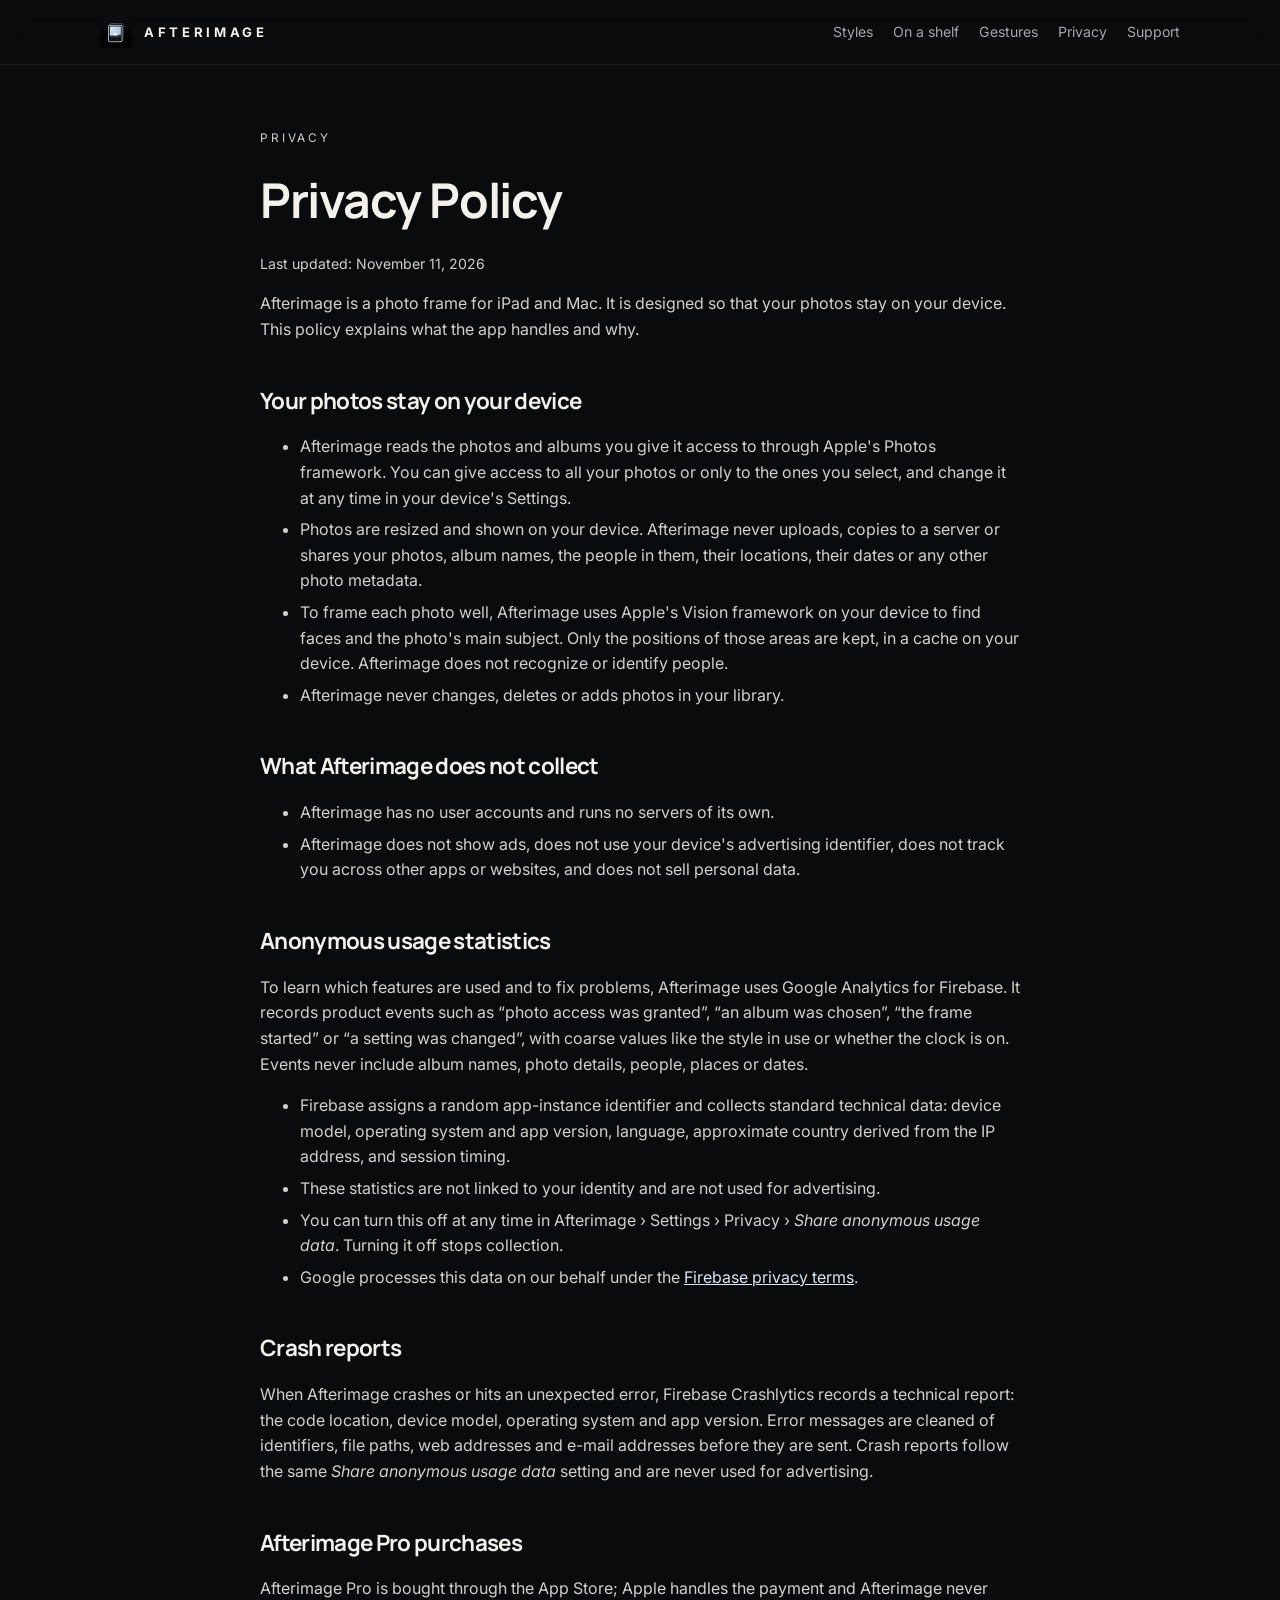
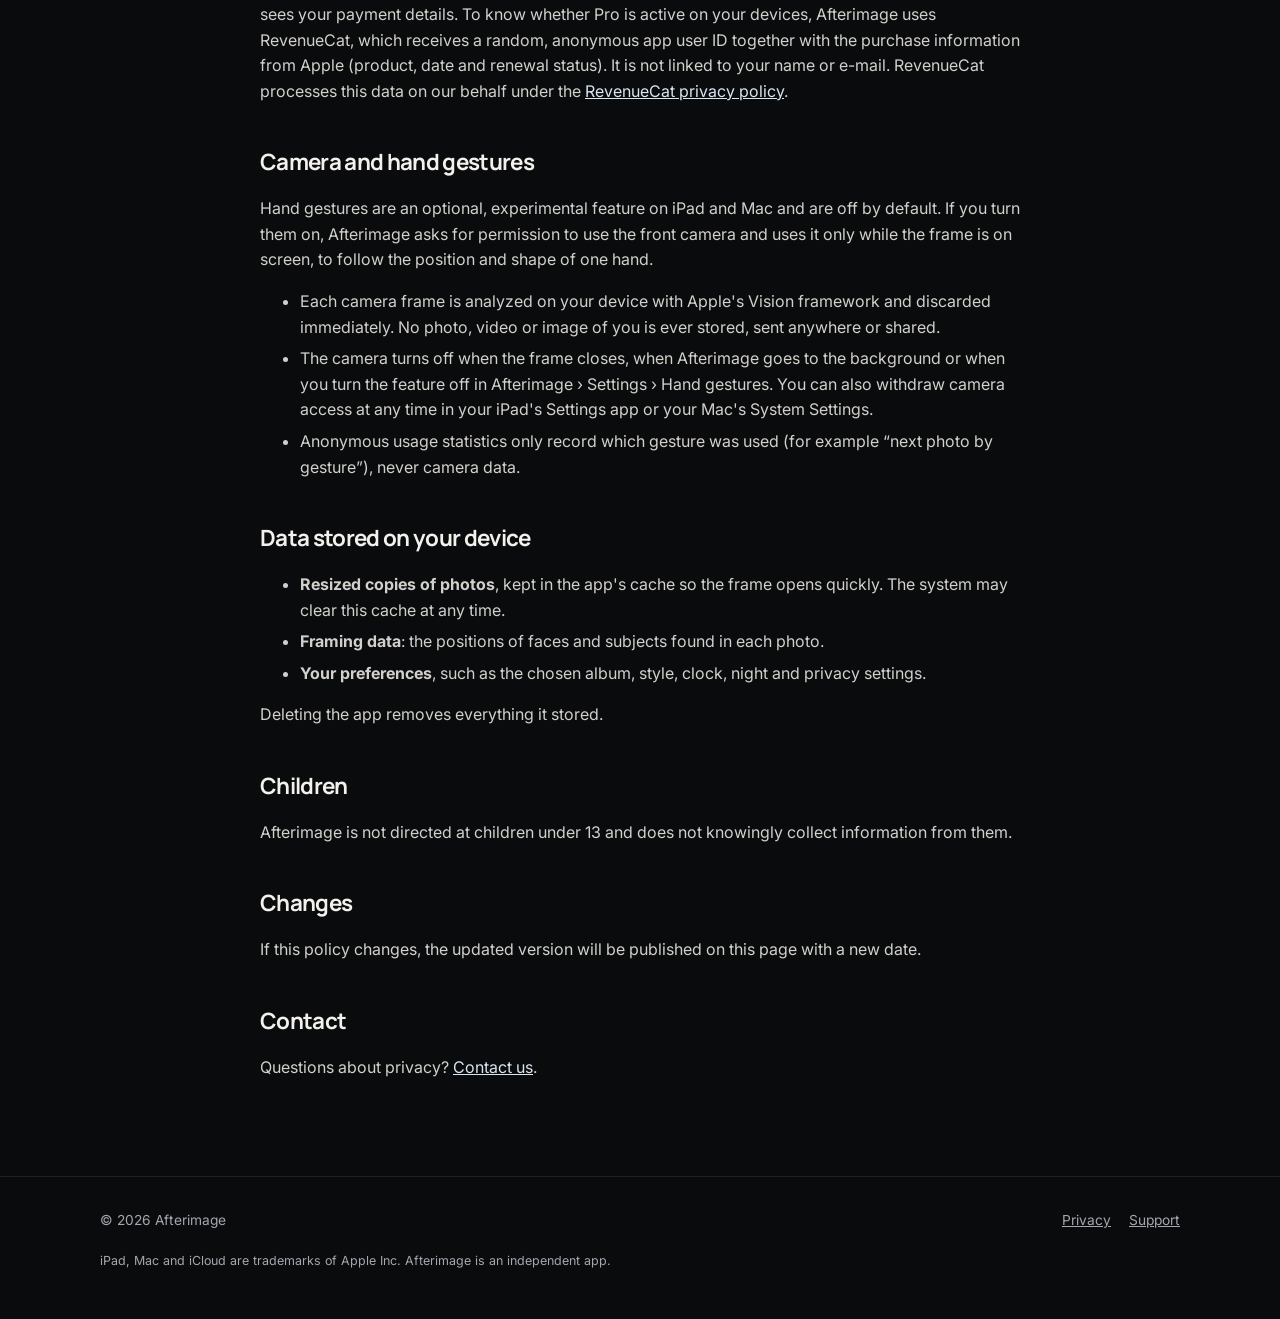
==== privacy.html @ 96af8f73 "Afterimage website: landing, privacy policy and support Co-Authored-By: Claude Opus 5.5 <noreply@ant" ====
<!doctype html>
<html lang="en">
  <head>
    <meta charset="utf-8" />
    <meta name="viewport" content="width=device-width, initial-scale=1" />
    <title>Privacy Policy — Afterimage</title>
    <meta name="description" content="How Afterimage handles your data: photos stay on your device, no accounts, no advertising tracking, optional anonymous usage statistics." />
    <meta property="og:title" content="Afterimage — Your photos, on display" />
    <meta property="og:description" content="An ambient photo frame for iPad and Mac. Your photos stay on your device." />
    <meta property="og:image" content="assets/app-icon.png" />
    <link rel="icon" href="assets/favicon.png" />
    <link rel="apple-touch-icon" href="assets/app-icon.png" />
    <link rel="preconnect" href="https://fonts.googleapis.com" />
    <link rel="preconnect" href="https://fonts.gstatic.com" crossorigin />
    <link href="https://fonts.googleapis.com/css2?family=Inter:wght@400;500;600&family=Manrope:wght@600;700;800&display=swap" rel="stylesheet" />
    <link rel="stylesheet" href="assets/styles.css?v=1" />
  </head>
  <body>
    <header class="site-header">
      <div class="wrap">
        <a class="brand" href="./"><img src="assets/app-icon.png" alt="" /><span>AFTERIMAGE</span></a>
        <nav class="site-nav" aria-label="Main">
          <a href="./#styles">Styles</a>
          <a href="./#frame">On a shelf</a>
          <a href="./#gestures">Gestures</a>
          <a href="privacy.html">Privacy</a>
          <a href="support.html">Support</a>
        </nav>
      </div>
    </header>

    <main class="doc">
      <div class="wrap">
        <p class="eyebrow">Privacy</p>
        <h1>Privacy Policy</h1>
        <p class="updated">Last updated: November 11, 2026</p>
        <p>
          Afterimage is a photo frame for iPad and Mac. It is designed so that your photos stay on your device. This policy
          explains what the app handles and why.
        </p>

        <h2>Your photos stay on your device</h2>
        <ul>
          <li>Afterimage reads the photos and albums you give it access to through Apple's Photos framework. You can give access to all your photos or only to the ones you select, and change it at any time in your device's Settings.</li>
          <li>Photos are resized and shown on your device. Afterimage never uploads, copies to a server or shares your photos, album names, the people in them, their locations, their dates or any other photo metadata.</li>
          <li>To frame each photo well, Afterimage uses Apple's Vision framework on your device to find faces and the photo's main subject. Only the positions of those areas are kept, in a cache on your device. Afterimage does not recognize or identify people.</li>
          <li>Afterimage never changes, deletes or adds photos in your library.</li>
        </ul>

        <h2>What Afterimage does not collect</h2>
        <ul>
          <li>Afterimage has no user accounts and runs no servers of its own.</li>
          <li>Afterimage does not show ads, does not use your device's advertising identifier, does not track you across other apps or websites, and does not sell personal data.</li>
        </ul>

        <h2 id="analytics">Anonymous usage statistics</h2>
        <p>
          To learn which features are used and to fix problems, Afterimage uses Google Analytics for Firebase. It records
          product events such as “photo access was granted”, “an album was chosen”, “the frame started” or “a setting was
          changed”, with coarse values like the style in use or whether the clock is on. Events never include album names,
          photo details, people, places or dates.
        </p>
        <ul>
          <li>Firebase assigns a random app-instance identifier and collects standard technical data: device model, operating system and app version, language, approximate country derived from the IP address, and session timing.</li>
          <li>These statistics are not linked to your identity and are not used for advertising.</li>
          <li>You can turn this off at any time in Afterimage › Settings › Privacy › <em>Share anonymous usage data</em>. Turning it off stops collection.</li>
          <li>Google processes this data on our behalf under the <a href="https://firebase.google.com/support/privacy">Firebase privacy terms</a>.</li>
        </ul>

        <h2 id="crashes">Crash reports</h2>
        <p>
          When Afterimage crashes or hits an unexpected error, Firebase Crashlytics records a technical report: the code
          location, device model, operating system and app version. Error messages are cleaned of identifiers, file paths,
          web addresses and e-mail addresses before they are sent. Crash reports follow the same <em>Share anonymous usage
          data</em> setting and are never used for advertising.
        </p>

        <h2 id="pro">Afterimage Pro purchases</h2>
        <p>
          Afterimage Pro is bought through the App Store; Apple handles the payment and Afterimage never sees your payment
          details. To know whether Pro is active on your devices, Afterimage uses RevenueCat, which receives a random,
          anonymous app user ID together with the purchase information from Apple (product, date and renewal status). It is
          not linked to your name or e-mail. RevenueCat processes this data on our behalf under the
          <a href="https://www.revenuecat.com/privacy/">RevenueCat privacy policy</a>.
        </p>

        <h2 id="gestures">Camera and hand gestures</h2>
        <p>
          Hand gestures are an optional, experimental feature on iPad and Mac and are off by default. If you turn them on,
          Afterimage asks for permission to use the front camera and uses it only while the frame is on screen, to follow the
          position and shape of one hand.
        </p>
        <ul>
          <li>Each camera frame is analyzed on your device with Apple's Vision framework and discarded immediately. No photo, video or image of you is ever stored, sent anywhere or shared.</li>
          <li>The camera turns off when the frame closes, when Afterimage goes to the background or when you turn the feature off in Afterimage › Settings › Hand gestures. You can also withdraw camera access at any time in your iPad's Settings app or your Mac's System Settings.</li>
          <li>Anonymous usage statistics only record which gesture was used (for example “next photo by gesture”), never camera data.</li>
        </ul>

        <h2>Data stored on your device</h2>
        <ul>
          <li><strong>Resized copies of photos</strong>, kept in the app's cache so the frame opens quickly. The system may clear this cache at any time.</li>
          <li><strong>Framing data</strong>: the positions of faces and subjects found in each photo.</li>
          <li><strong>Your preferences</strong>, such as the chosen album, style, clock, night and privacy settings.</li>
        </ul>
        <p>Deleting the app removes everything it stored.</p>

        <h2>Children</h2>
        <p>Afterimage is not directed at children under 13 and does not knowingly collect information from them.</p>

        <h2>Changes</h2>
        <p>If this policy changes, the updated version will be published on this page with a new date.</p>

        <h2>Contact</h2>
        <p>Questions about privacy? <a href="support.html">Contact us</a>.</p>
      </div>
    </main>

    <footer class="site-footer">
      <div class="wrap">
        <span>© 2026 Afterimage</span>
        <nav aria-label="Footer">
          <a href="privacy.html">Privacy</a>
          <a href="support.html">Support</a>
        </nav>
        <p class="legal-note">iPad, Mac and iCloud are trademarks of Apple Inc. Afterimage is an independent app.</p>
      </div>
    </footer>
  </body>
</html>
---- assets/styles.css ----
:root {
  --bg: #0a0b0d;
  --surface: #131519;
  --text: #f3f1ec;
  --muted: #a3a7ae;
  --accent: #b9cde4;
  --accent-strong: #d9e6f4;
  --line: rgb(243 241 236 / 9%);
  --line-strong: rgb(243 241 236 / 18%);
  --radius: 18px;
  --font-heading: 'Manrope', 'Inter', system-ui, sans-serif;
  --font-body: 'Inter', system-ui, -apple-system, 'Segoe UI', sans-serif;
  color-scheme: dark;
}
* { box-sizing: border-box; }
html { scroll-behavior: smooth; }
body {
  margin: 0;
  background: var(--bg);
  color: var(--text);
  font-family: var(--font-body);
  line-height: 1.6;
  -webkit-font-smoothing: antialiased;
}
a { color: var(--accent-strong); }
img { max-width: 100%; display: block; }
.wrap { width: min(1080px, calc(100% - 32px)); margin: 0 auto; }

.site-header {
  position: sticky; top: 0; z-index: 10;
  background: rgb(10 11 13 / 82%);
  backdrop-filter: blur(14px);
  border-bottom: 1px solid var(--line);
}
.site-header .wrap { display: flex; align-items: center; justify-content: space-between; gap: 16px; min-height: 64px; }
.brand { display: inline-flex; align-items: center; gap: 12px; color: var(--text); text-decoration: none; }
.brand img { width: 32px; height: 32px; border-radius: 8px; }
.brand span { font-weight: 700; letter-spacing: 0.28em; font-size: 0.82rem; }
.site-nav { display: flex; flex-wrap: wrap; gap: 6px 20px; }
.site-nav a { color: var(--muted); text-decoration: none; font-size: 0.88rem; }
.site-nav a:hover { color: var(--text); }

h1, h2, h3 { font-family: var(--font-heading); letter-spacing: -0.03em; margin: 0; }
.eyebrow { margin: 0 0 14px; color: var(--accent); font-size: 0.74rem; letter-spacing: 0.24em; text-transform: uppercase; }
.lead { margin: 22px 0 0; max-width: 36rem; color: var(--muted); font-size: 1.08rem; }

.hero { position: relative; overflow: hidden; padding: 96px 0 72px; }
.hero::before {
  content: ''; position: absolute; inset: -30% -10% auto; height: 640px;
  background: radial-gradient(circle at 60% 40%, rgb(185 205 228 / 14%), transparent 60%);
  pointer-events: none;
}
.hero .wrap { position: relative; display: grid; grid-template-columns: 1.2fr 0.8fr; gap: 48px; align-items: center; }
.hero h1 { font-size: clamp(2.5rem, 6vw, 4.4rem); line-height: 1.02; }
.hero h1 em { font-style: normal; color: var(--accent); }
.hero-icon { justify-self: center; width: min(320px, 70vw); border-radius: 22%; box-shadow: 0 40px 90px rgb(0 0 0 / 60%), 0 0 0 1px rgb(255 255 255 / 6%); }
.cta-row { display: flex; flex-wrap: wrap; gap: 12px; margin-top: 32px; }
.button {
  display: inline-flex; align-items: center; min-height: 48px; padding: 0 22px;
  border-radius: 99px; border: 1px solid var(--line-strong); color: var(--text);
  text-decoration: none; font-weight: 600; font-size: 0.92rem;
}
.button.primary { border-color: transparent; background: var(--accent); color: #0d1117; }
.availability { margin-top: 18px; color: var(--muted); font-size: 0.84rem; }

section { padding: 72px 0; border-top: 1px solid var(--line); }
.hero { border-top: 0; }
.section-head { max-width: 44rem; margin-bottom: 36px; }
.section-head h2 { font-size: clamp(1.8rem, 4vw, 2.6rem); line-height: 1.1; }
.section-head p:not(.eyebrow) { color: var(--muted); margin: 16px 0 0; }

.cards { display: grid; grid-template-columns: repeat(3, 1fr); gap: 16px; }
.card { padding: 24px; border-radius: var(--radius); background: var(--surface); border: 1px solid var(--line); }
.card h3 { font-size: 1.12rem; }
.card p { margin: 10px 0 0; color: var(--muted); font-size: 0.95rem; }
.tag { display: inline-block; margin-left: 8px; padding: 2px 9px; border-radius: 99px; border: 1px solid var(--line-strong); color: var(--accent); font-family: var(--font-body); font-size: 0.68rem; letter-spacing: 0.08em; vertical-align: middle; }

.points { margin: 0; padding: 0; list-style: none; display: grid; gap: 14px; max-width: 44rem; }
.points li { padding-left: 22px; position: relative; color: var(--muted); }
.points li::before { content: ''; position: absolute; left: 0; top: 0.62em; width: 8px; height: 8px; border-radius: 50%; background: var(--accent); }
.points strong { color: var(--text); }

.gestures { margin: 0; padding: 0; list-style: none; display: grid; grid-template-columns: repeat(3, 1fr); gap: 16px; }
.gestures li { display: flex; gap: 14px; padding: 20px; border-radius: var(--radius); background: var(--surface); border: 1px solid var(--line); }
.gestures .hand { font-size: 1.6rem; line-height: 1; }
.gestures p { margin: 6px 0 0; color: var(--muted); font-size: 0.92rem; }
.note { margin-top: 24px; color: var(--muted); font-size: 0.9rem; max-width: 50rem; }

.plans { display: grid; grid-template-columns: repeat(2, 1fr); gap: 16px; max-width: 44rem; }

.cta-final { text-align: center; }
.cta-final img { width: 72px; margin: 0 auto 20px; border-radius: 16px; }
.cta-final h2 { font-size: clamp(1.8rem, 4vw, 2.6rem); }
.cta-final p { color: var(--muted); max-width: 36rem; margin: 14px auto 0; }

.doc { padding: 64px 0 80px; }
.doc .wrap { max-width: 760px; }
.doc h1 { font-size: clamp(2rem, 5vw, 3rem); }
.doc h2 { margin-top: 40px; font-size: 1.4rem; }
.doc h3 { margin-top: 24px; font-size: 1.06rem; }
.doc p, .doc li { color: #d2d0cb; }
.doc li { margin: 6px 0; }
.updated { color: var(--muted); font-size: 0.88rem; }

.site-footer { border-top: 1px solid var(--line); padding: 32px 0 48px; color: var(--muted); font-size: 0.86rem; }
.site-footer .wrap { display: flex; flex-wrap: wrap; justify-content: space-between; gap: 12px 24px; }
.site-footer nav { display: flex; gap: 18px; }
.site-footer a { color: var(--muted); }
.legal-note { flex-basis: 100%; margin: 8px 0 0; font-size: 0.78rem; }

@media (max-width: 820px) {
  .hero .wrap, .cards, .gestures, .plans { grid-template-columns: 1fr; }
  .hero { padding-top: 56px; }
  .hero-icon { width: 200px; order: -1; justify-self: start; }
  .site-nav { gap: 4px 14px; }
}
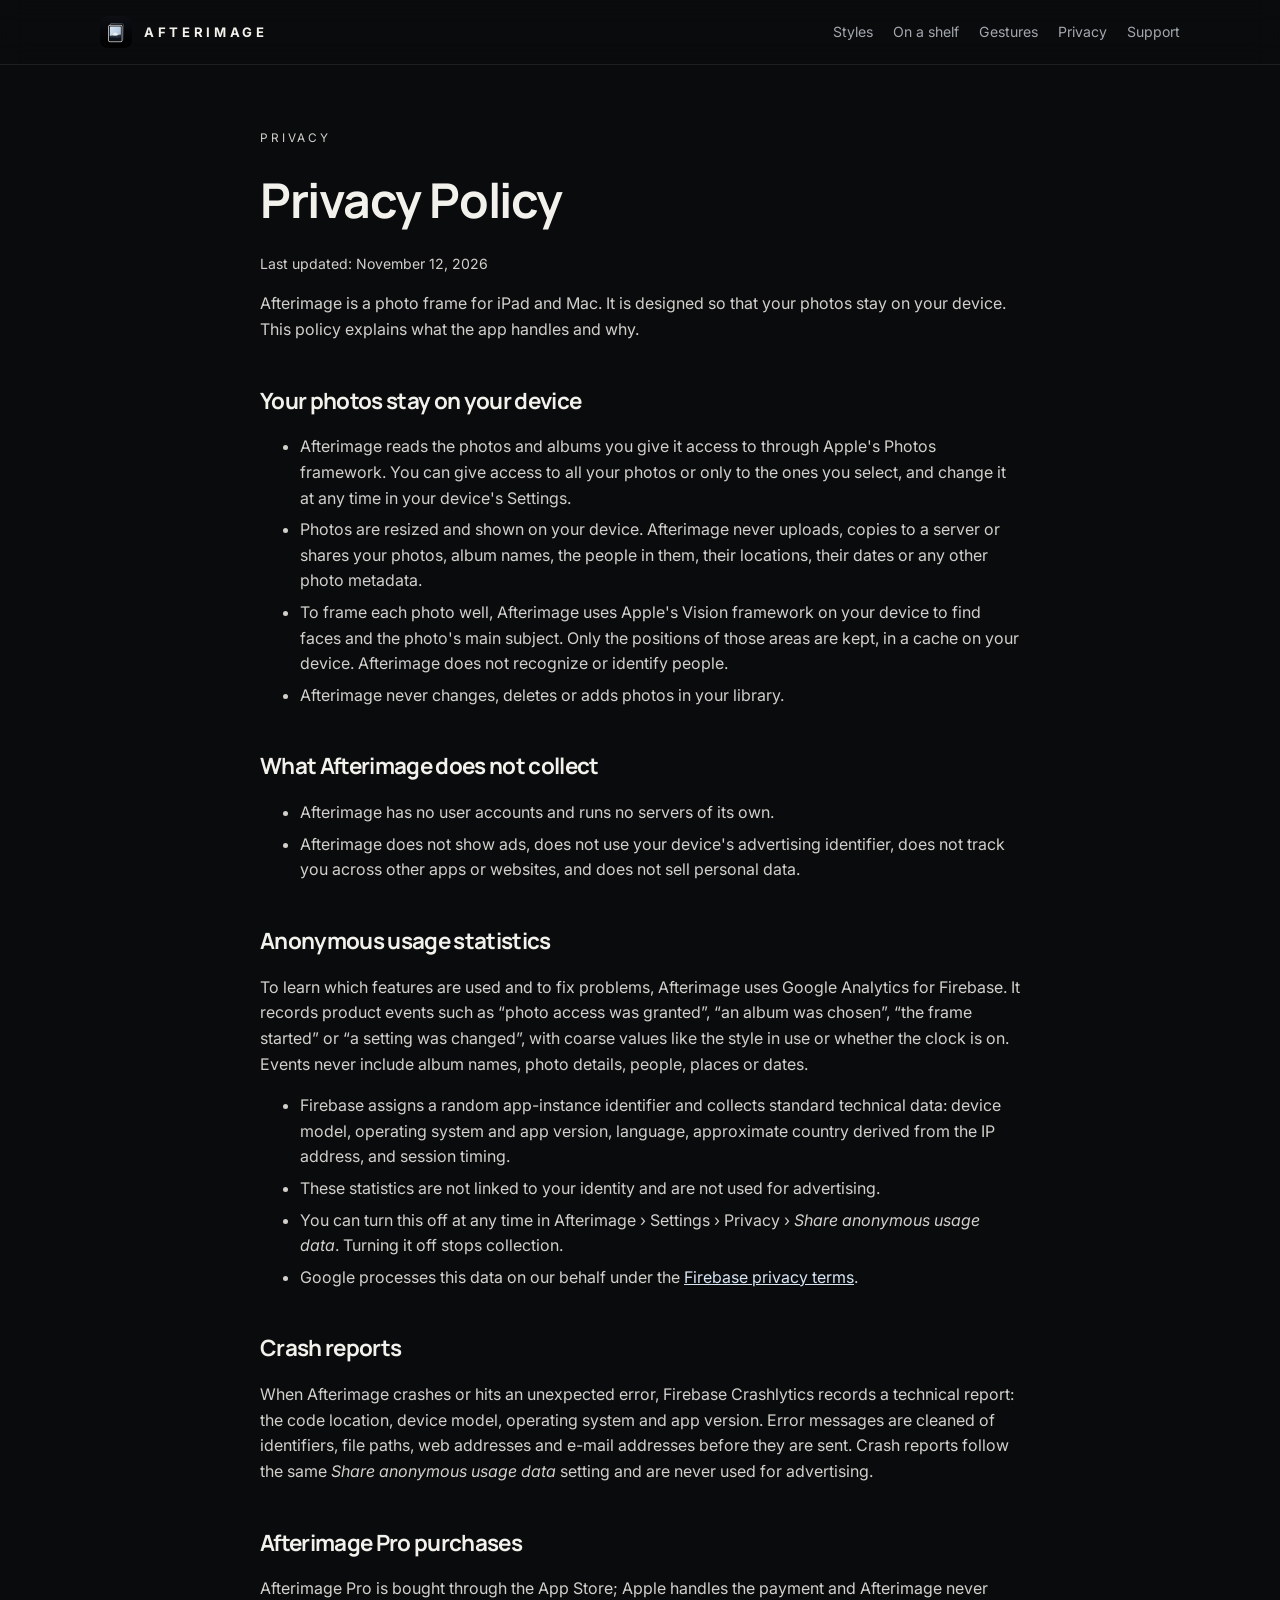
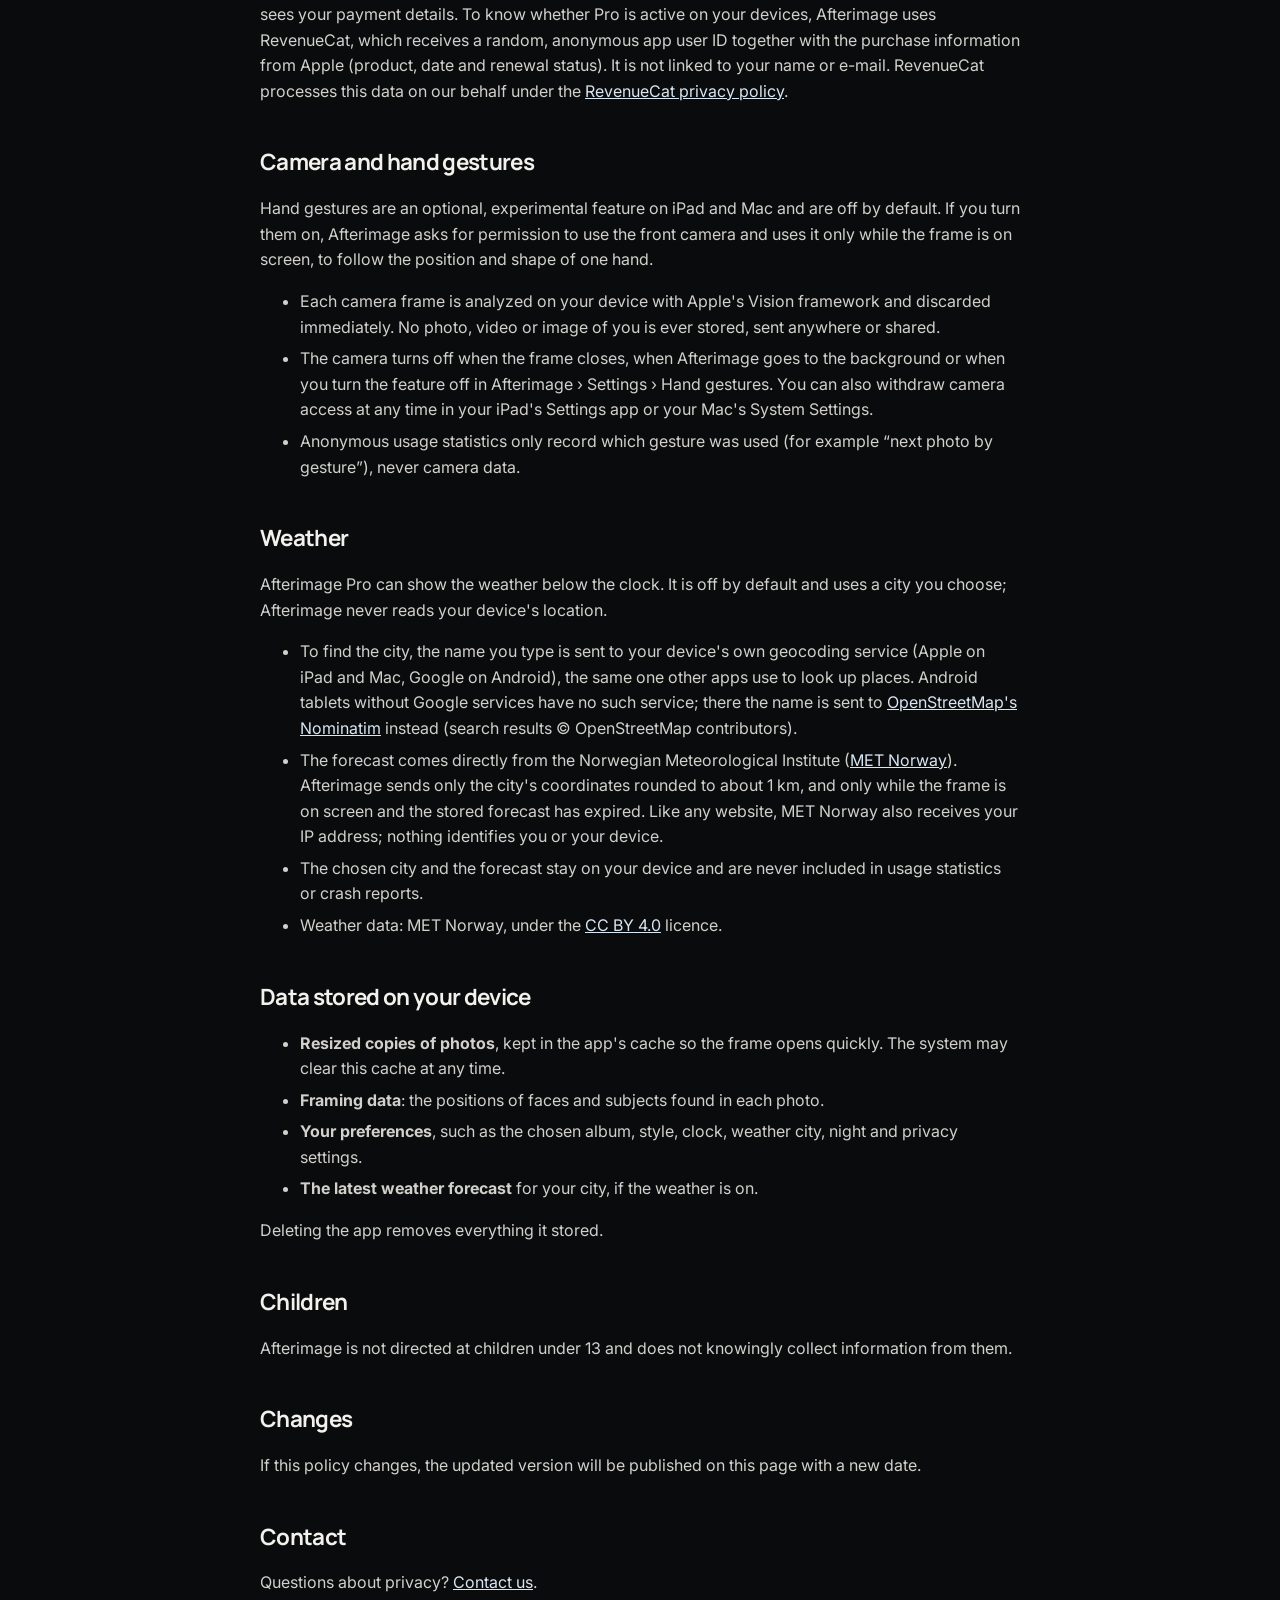
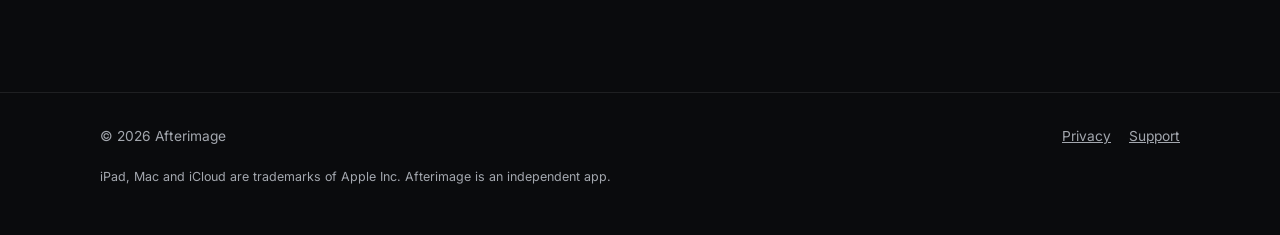
==== commit 89f05b5b: "Privacy policy: weather from MET Norway and city search Co-Authored-By: Claude Opus 5.5 <noreply@ant" ====
--- a/privacy.html
+++ b/privacy.html
@@ -7,13 +7,13 @@
     <meta name="description" content="How Afterimage handles your data: photos stay on your device, no accounts, no advertising tracking, optional anonymous usage statistics." />
     <meta property="og:title" content="Afterimage — Your photos, on display" />
     <meta property="og:description" content="An ambient photo frame for iPad and Mac. Your photos stay on your device." />
-    <meta property="og:image" content="assets/app-icon.png" />
+    <meta property="og:image" content="https://strangelovedr03.github.io/afterimage/assets/og-image.jpg" />
     <link rel="icon" href="assets/favicon.png" />
     <link rel="apple-touch-icon" href="assets/app-icon.png" />
     <link rel="preconnect" href="https://fonts.googleapis.com" />
     <link rel="preconnect" href="https://fonts.gstatic.com" crossorigin />
     <link href="https://fonts.googleapis.com/css2?family=Inter:wght@400;500;600&family=Manrope:wght@600;700;800&display=swap" rel="stylesheet" />
-    <link rel="stylesheet" href="assets/styles.css?v=1" />
+    <link rel="stylesheet" href="assets/styles.css?v=2" />
   </head>
   <body>
     <header class="site-header">
@@ -33,7 +33,7 @@
       <div class="wrap">
         <p class="eyebrow">Privacy</p>
         <h1>Privacy Policy</h1>
-        <p class="updated">Last updated: November 11, 2026</p>
+        <p class="updated">Last updated: November 12, 2026</p>
         <p>
           Afterimage is a photo frame for iPad and Mac. It is designed so that your photos stay on your device. This policy
           explains what the app handles and why.
@@ -96,11 +96,24 @@
           <li>Anonymous usage statistics only record which gesture was used (for example “next photo by gesture”), never camera data.</li>
         </ul>
 
+        <h2 id="weather">Weather</h2>
+        <p>
+          Afterimage Pro can show the weather below the clock. It is off by default and uses a city you choose; Afterimage
+          never reads your device's location.
+        </p>
+        <ul>
+          <li>To find the city, the name you type is sent to your device's own geocoding service (Apple on iPad and Mac, Google on Android), the same one other apps use to look up places. Android tablets without Google services have no such service; there the name is sent to <a href="https://nominatim.org/">OpenStreetMap's Nominatim</a> instead (search results © OpenStreetMap contributors).</li>
+          <li>The forecast comes directly from the Norwegian Meteorological Institute (<a href="https://api.met.no/">MET Norway</a>). Afterimage sends only the city's coordinates rounded to about 1 km, and only while the frame is on screen and the stored forecast has expired. Like any website, MET Norway also receives your IP address; nothing identifies you or your device.</li>
+          <li>The chosen city and the forecast stay on your device and are never included in usage statistics or crash reports.</li>
+          <li>Weather data: MET Norway, under the <a href="https://creativecommons.org/licenses/by/4.0/">CC BY 4.0</a> licence.</li>
+        </ul>
+
         <h2>Data stored on your device</h2>
         <ul>
           <li><strong>Resized copies of photos</strong>, kept in the app's cache so the frame opens quickly. The system may clear this cache at any time.</li>
           <li><strong>Framing data</strong>: the positions of faces and subjects found in each photo.</li>
-          <li><strong>Your preferences</strong>, such as the chosen album, style, clock, night and privacy settings.</li>
+          <li><strong>Your preferences</strong>, such as the chosen album, style, clock, weather city, night and privacy settings.</li>
+          <li><strong>The latest weather forecast</strong> for your city, if the weather is on.</li>
         </ul>
         <p>Deleting the app removes everything it stored.</p>
 
--- a/assets/styles.css
+++ b/assets/styles.css
@@ -50,7 +50,7 @@
   background: radial-gradient(circle at 60% 40%, rgb(185 205 228 / 14%), transparent 60%);
   pointer-events: none;
 }
-.hero .wrap { position: relative; display: grid; grid-template-columns: 1.2fr 0.8fr; gap: 48px; align-items: center; }
+.hero .wrap { position: relative; display: grid; grid-template-columns: 0.9fr 1.1fr; gap: 48px; align-items: center; }
 .hero h1 { font-size: clamp(2.5rem, 6vw, 4.4rem); line-height: 1.02; }
 .hero h1 em { font-style: normal; color: var(--accent); }
 .hero-icon { justify-self: center; width: min(320px, 70vw); border-radius: 22%; box-shadow: 0 40px 90px rgb(0 0 0 / 60%), 0 0 0 1px rgb(255 255 255 / 6%); }
@@ -108,9 +108,19 @@
 .site-footer a { color: var(--muted); }
 .legal-note { flex-basis: 100%; margin: 8px 0 0; font-size: 0.78rem; }
 
+.hero-shot { width: 100%; height: auto; border-radius: 24px; }
+.card-shot { width: calc(100% + 48px); max-width: none; height: auto; margin: -24px -24px 18px; border-radius: var(--radius) var(--radius) 0 0; }
+.card { overflow: hidden; }
+.split { display: grid; grid-template-columns: 1fr 1.1fr; gap: 40px; align-items: center; }
+.shot { margin: 0; }
+.shot img { width: 100%; height: auto; border-radius: 20px; }
+.shot figcaption { margin-top: 10px; color: var(--muted); font-size: 0.86rem; text-align: center; }
+.shot.wide { margin-top: 36px; max-width: 900px; }
+
 @media (max-width: 820px) {
+  .split { grid-template-columns: 1fr; }
+  .hero-shot { order: -1; }
   .hero .wrap, .cards, .gestures, .plans { grid-template-columns: 1fr; }
   .hero { padding-top: 56px; }
-  .hero-icon { width: 200px; order: -1; justify-self: start; }
   .site-nav { gap: 4px 14px; }
 }
